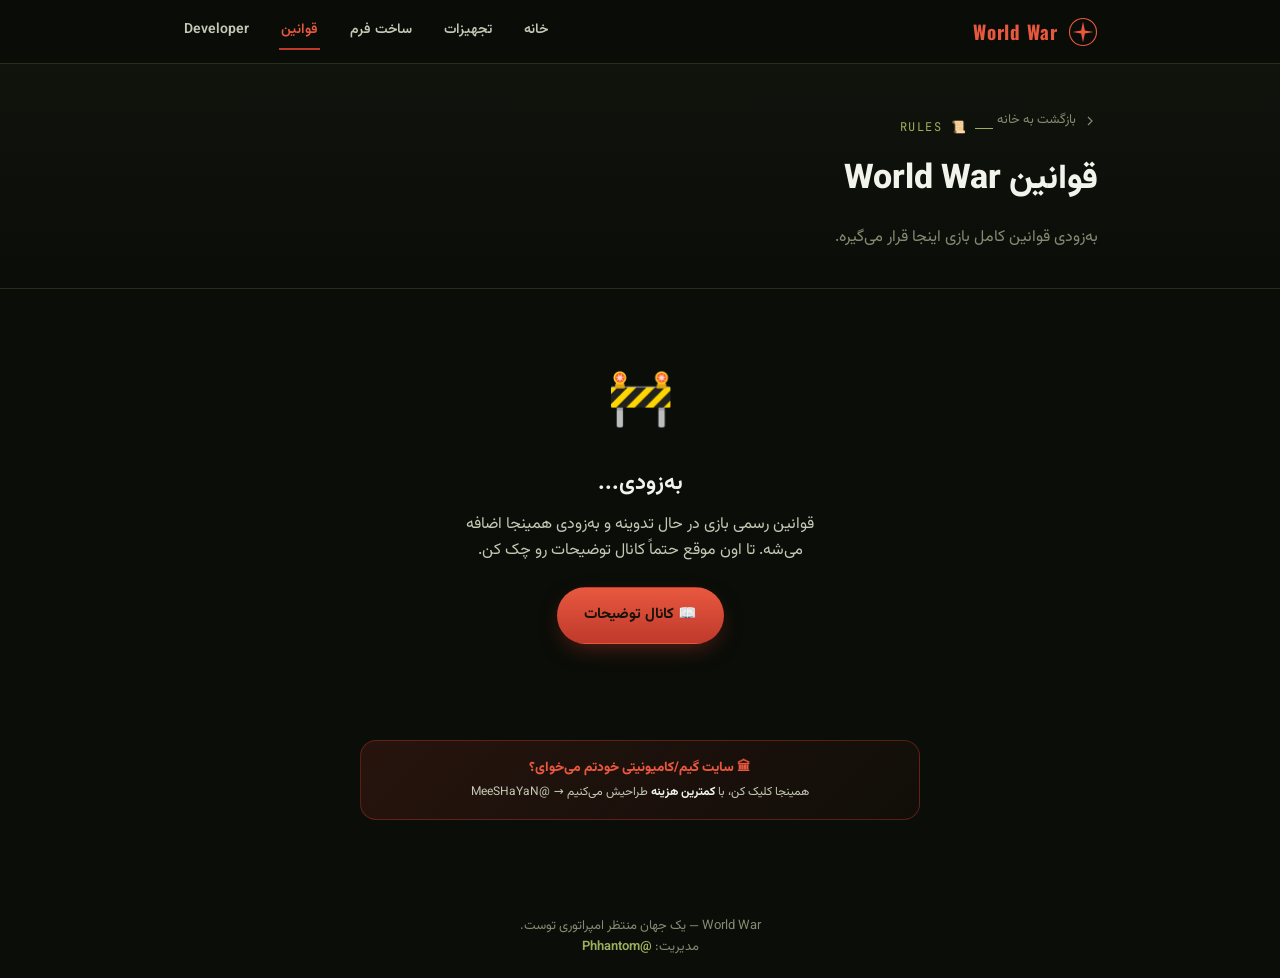
==== rules.html @ 5fa21483 "Add files via upload" ====
<!doctype html>
<html lang="fa" dir="rtl">
<head>
<meta charset="UTF-8">
<meta name="viewport" content="width=device-width, initial-scale=1, viewport-fit=cover">
<title>قوانین | World War</title>
<meta name="description" content="قوانین کامل بازی World War — به‌زودی.">
<link rel="icon" href="data:,">
<link rel="stylesheet" href="assets/style.css">
</head>
<body data-page="rules">

<header class="topbar">
  <div class="container">
    <a href="index.html" class="brand">
      <svg class="brand-mark" viewBox="0 0 40 40" fill="none">
        <circle cx="20" cy="20" r="18" stroke="#e8583f" stroke-width="1.5"/>
        <path d="M20 6 L22.5 18 L34 20 L22.5 22 L20 34 L17.5 22 L6 20 L17.5 18 Z" fill="#e8583f"/>
      </svg>
      World War
    </a>
    <nav class="desktop-nav">
      <a href="index.html" data-nav="home">خانه</a>
      <a href="equipment.html" data-nav="equipment">تجهیزات</a>
      <a href="forms.html" data-nav="forms">ساخت فرم</a>
      <a href="rules.html" data-nav="rules">قوانین</a>
      <a href="developer.html" data-nav="developer">Developer</a>
    </nav>
  </div>
</header>

<section class="page-hero">
  <div class="container">
    <a class="back-link" href="index.html">
      <svg viewBox="0 0 24 24" fill="none" stroke="currentColor" stroke-width="1.8"><path d="M9 6l6 6-6 6"/></svg>
      بازگشت به خانه
    </a>
    <div class="eyebrow">📜 RULES</div>
    <h1 class="section-title">قوانین World War</h1>
    <p class="section-sub">به‌زودی قوانین کامل بازی اینجا قرار می‌گیره.</p>
  </div>
</section>

<section class="section" style="padding-top:0;">
  <div class="container">
    <div class="coming-soon">
      <div class="cs-icon">🚧</div>
      <h2>به‌زودی...</h2>
      <p>قوانین رسمی بازی در حال تدوینه و به‌زودی همینجا اضافه می‌شه. تا اون موقع حتماً کانال توضیحات رو چک کن.</p>
      <div class="hero-actions" style="margin-top:22px;">
        <a class="btn btn-gold" href="https://rubika.ir/Pasckal_Rules" target="_blank" rel="noopener">📖 کانال توضیحات</a>
      </div>
    </div>

    <a class="order-ad" href="https://rubika.ir/MeeSHaYaN" target="_blank" rel="noopener">
      <span class="oa-title">🏛 سایت گیم/کامیونیتی خودتم می‌خوای؟</span>
      <span class="oa-sub">همینجا کلیک کن، با <b>کمترین هزینه</b> طراحیش می‌کنیم → @MeeSHaYaN</span>
    </a>
  </div>
</section>

<footer class="site-footer">
  <div class="container">
    World War — یک جهان منتظر امپراتوری توست.<br>
    مدیریت: <a href="https://rubika.ir/Phhantom" target="_blank" rel="noopener">@Phhantom</a>
  </div>
</footer>

<nav class="tabbar">
  <a href="index.html" data-nav="home">
    <svg viewBox="0 0 24 24" fill="none" stroke="currentColor" stroke-width="1.8"><path d="M3 11l9-8 9 8"/><path d="M5 10v10h14V10"/></svg>
    خانه
  </a>
  <a href="equipment.html" data-nav="equipment">
    <svg viewBox="0 0 24 24" fill="none" stroke="currentColor" stroke-width="1.8"><path d="M14.5 3.5l6 6L9 21l-6 0 0-6z"/></svg>
    تجهیزات
  </a>
  <a href="forms.html" data-nav="forms">
    <svg viewBox="0 0 24 24" fill="none" stroke="currentColor" stroke-width="1.8"><path d="M9 12h6M9 16h4M7 4h10l2 3v13H5V7z"/></svg>
    ساخت فرم
  </a>
  <a href="rules.html" data-nav="rules">
    <svg viewBox="0 0 24 24" fill="none" stroke="currentColor" stroke-width="1.8"><path d="M6 4h9l3 3v13H6z"/><path d="M9 10h6M9 14h6"/></svg>
    قوانین
  </a>
  <a href="developer.html" data-nav="developer">
    <svg viewBox="0 0 24 24" fill="none" stroke="currentColor" stroke-width="1.8"><path d="M8 9l-4 4 4 4M16 9l4 4-4 4M13 5l-2 16"/></svg>
    Developer
  </a>
</nav>

<script src="assets/script.js"></script>
</body>
</html>
---- assets/style.css ----
/* =========================================================
   SEA LORDS — Design tokens & base
   Mobile-first. Desktop enhancements live in min-width queries.
========================================================= */

@import url('https://fonts.googleapis.com/css2?family=Oswald:wght@500;600;700&family=Vazirmatn:wght@400;500;600;700;800&family=JetBrains+Mono:wght@500;600&display=swap');

:root{
  /* --- color tokens (war theme: charcoal / olive / blood-red / khaki) --- */
  --navy-deep:   #0a0d08;
  --navy-deep-2: #10140d;
  --navy-mid:    #161c12;
  --navy-card:   #1b2216;
  --navy-card-2: #212a1a;
  --navy-line:   #37402c;
  --navy-line-soft: #262f1e;

  --gold:        #c0392b;
  --gold-hi:     #e8583f;
  --gold-dim:    #8a271c;

  --silver:      #cfd8c2;
  --silver-hi:   #eef2e6;

  --bronze:      #b08a4b;
  --bronze-hi:   #d3ab73;

  --foam:        #9caf5c;
  --foam-dim:    #5c6e30;

  --text-hi:     #f2f4ec;
  --text-mid:    #c2c9b4;
  --text-lo:     #838c72;

  --danger:      #ff5545;

  /* --- type --- */
  --font-display: 'Oswald', sans-serif;
  --font-body: 'Vazirmatn', system-ui, sans-serif;
  --font-mono: 'JetBrains Mono', monospace;

  /* --- radii / shadow --- */
  --r-sm: 10px;
  --r-md: 16px;
  --r-lg: 24px;
  --shadow-card: 0 10px 30px -12px rgba(0,0,0,0.55);
  --shadow-gold: 0 0 0 1px rgba(192,57,43,0.35), 0 10px 30px -10px rgba(192,57,43,0.25);

  --header-h: 64px;
  --tabbar-h: 68px;
}

*, *::before, *::after{ box-sizing: border-box; }

html{
  scroll-behavior: smooth;
}

@media (prefers-reduced-motion: reduce){
  html{ scroll-behavior: auto; }
  *{ animation-duration: 0.001ms !important; animation-iteration-count: 1 !important; transition-duration: 0.001ms !important; }
}

body{
  margin: 0;
  background: var(--navy-deep);
  color: var(--text-hi);
  font-family: var(--font-body);
  line-height: 1.65;
  -webkit-font-smoothing: antialiased;
  padding-bottom: calc(var(--tabbar-h) + 10px);
  overflow-x: hidden;
}

h1,h2,h3,h4{
  font-family: var(--font-body);
  color: var(--text-hi);
  margin: 0 0 .5em;
  font-weight: 700;
}

p{ margin: 0 0 1em; color: var(--text-mid); }

a{ color: inherit; text-decoration: none; }

ul{ margin:0; padding:0; list-style:none; }

button{ font-family: inherit; }

img, svg{ display:block; max-width:100%; }

::selection{ background: var(--gold); color: var(--navy-deep); }

:focus-visible{
  outline: 2px solid var(--foam);
  outline-offset: 3px;
  border-radius: 6px;
}

.container{
  max-width: 720px;
  margin: 0 auto;
  padding: 0 20px;
}

@media (min-width: 900px){
  .container{ max-width: 980px; padding: 0 32px; }
}

.section{
  padding: 56px 0;
  position: relative;
}

.eyebrow{
  display:inline-flex;
  align-items:center;
  gap:8px;
  font-family: var(--font-mono);
  font-size: 12px;
  letter-spacing: .12em;
  color: var(--foam);
  text-transform: uppercase;
  margin-bottom: 14px;
}
.eyebrow::before{
  content:"";
  width: 18px; height: 1px;
  background: var(--foam);
  display:inline-block;
}

.section-title{
  font-size: clamp(24px, 6vw, 34px);
  font-weight: 800;
}

.section-sub{
  color: var(--text-lo);
  max-width: 46ch;
}

/* =========================================================
   Top header (desktop) / Mobile top bar
========================================================= */
.topbar{
  position: sticky;
  top: 0;
  z-index: 40;
  height: var(--header-h);
  display:flex;
  align-items:center;
  background: rgba(10,13,8,0.82);
  backdrop-filter: blur(10px);
  border-bottom: 1px solid var(--navy-line-soft);
}
.topbar .container{
  display:flex;
  align-items:center;
  justify-content:space-between;
  width:100%;
}
.brand{
  display:flex;
  align-items:center;
  gap:10px;
  font-family: var(--font-display);
  font-weight:700;
  font-size: 19px;
  letter-spacing: .04em;
  color: var(--gold-hi);
}
.brand .brand-mark{
  width:30px; height:30px;
  flex-shrink:0;
}

.desktop-nav{
  display:none;
}

@media (min-width: 900px){
  .desktop-nav{
    display:flex;
    gap: 28px;
  }
  .desktop-nav a{
    font-size: 14px;
    font-weight:600;
    color: var(--text-mid);
    padding: 6px 2px;
    border-bottom: 2px solid transparent;
    transition: color .2s ease, border-color .2s ease;
  }
  .desktop-nav a:hover,
  .desktop-nav a.is-active{
    color: var(--gold-hi);
    border-color: var(--gold);
  }
}

/* =========================================================
   Mobile bottom tab bar (primary nav on mobile)
========================================================= */
.tabbar{
  position: fixed;
  bottom: 0; left: 0; right: 0;
  height: var(--tabbar-h);
  display:flex;
  z-index: 50;
  background: linear-gradient(180deg, rgba(10,20,38,0.65), rgba(6,12,24,0.97) 40%);
  backdrop-filter: blur(14px);
  border-top: 1px solid var(--navy-line-soft);
  padding-bottom: env(safe-area-inset-bottom, 0);
}
@media (min-width: 900px){
  .tabbar{ display:none; }
  body{ padding-bottom: 0; }
}

.tabbar a{
  flex:1;
  display:flex;
  flex-direction:column;
  align-items:center;
  justify-content:center;
  gap:3px;
  color: var(--text-lo);
  font-size: 10px;
  font-weight: 600;
  position: relative;
  text-align:center;
  line-height:1.2;
  padding: 0 2px;
}
.tabbar a svg{ width:20px; height:20px; stroke: currentColor; flex-shrink:0; }
.tabbar a.is-active{ color: var(--gold-hi); }
.tabbar a.is-active::before{
  content:"";
  position:absolute;
  top:2px;
  width:22px; height:3px;
  border-radius: 3px;
  background: var(--gold);
  box-shadow: 0 0 10px var(--gold);
}

/* =========================================================
   Hero
========================================================= */
.hero{
  position: relative;
  min-height: 100svh;
  display:flex;
  flex-direction:column;
  align-items:center;
  justify-content:center;
  text-align:center;
  padding: 90px 20px 60px;
  overflow:hidden;
  background:
    radial-gradient(ellipse 90% 60% at 50% 0%, rgba(63,216,201,0.10), transparent 60%),
    radial-gradient(ellipse 140% 80% at 50% 110%, rgba(192,57,43,0.10), transparent 60%),
    linear-gradient(180deg, var(--navy-deep) 0%, var(--navy-deep-2) 55%, var(--navy-mid) 100%);
}

.hero-compass{
  position:absolute;
  top: 46%;
  left: 50%;
  transform: translate(-50%,-50%);
  width: 620px;
  height: 620px;
  max-width: none;
  opacity: 0.16;
  animation: spin 140s linear infinite;
}
@keyframes spin{ to{ transform: translate(-50%,-50%) rotate(360deg); } }

.hero-content{ position:relative; z-index:2; }

.hero-kicker{
  font-family: var(--font-mono);
  font-size: 12px;
  letter-spacing: .18em;
  color: var(--foam);
  text-transform: uppercase;
  margin-bottom: 18px;
}

.hero-title{
  font-family: var(--font-display);
  font-weight: 900;
  letter-spacing: .05em;
  font-size: clamp(46px, 15vw, 88px);
  line-height: 1;
  background: linear-gradient(180deg, var(--gold-hi), var(--gold) 55%, var(--gold-dim));
  -webkit-background-clip: text;
  background-clip: text;
  color: transparent;
  margin-bottom: 18px;
  text-shadow: 0 0 60px rgba(192,57,43,0.25);
}

.hero-tagline{
  font-size: 16px;
  color: var(--text-mid);
  max-width: 40ch;
  margin: 0 auto 34px;
}
.hero-tagline b{ color: var(--text-hi); }

.hero-actions{
  display:flex;
  flex-direction:column;
  gap: 12px;
  width: 100%;
  max-width: 340px;
  margin: 0 auto;
}
@media (min-width:520px){
  .hero-actions{ flex-direction:row; max-width: none; justify-content:center; }
}

.btn{
  display:inline-flex;
  align-items:center;
  justify-content:center;
  gap:8px;
  padding: 15px 26px;
  border-radius: 999px;
  font-weight: 700;
  font-size: 15px;
  border: 1px solid transparent;
  transition: transform .2s ease, box-shadow .2s ease, background .2s ease;
  cursor:pointer;
  white-space:nowrap;
}
.btn:active{ transform: scale(0.97); }

.btn-gold{
  background: linear-gradient(180deg, var(--gold-hi), var(--gold));
  color: #17130a;
  box-shadow: 0 8px 24px -8px rgba(192,57,43,0.55);
}
.btn-gold:hover{ box-shadow: 0 10px 30px -6px rgba(192,57,43,0.7); }

.btn-ghost{
  background: rgba(255,255,255,0.03);
  border-color: var(--navy-line);
  color: var(--text-hi);
}
.btn-ghost:hover{ border-color: var(--gold); color: var(--gold-hi); }

.hero-wave{
  position:absolute;
  left:0; right:0; bottom:-2px;
  width:100%;
  line-height:0;
  z-index:1;
}

.scroll-cue{
  position:absolute;
  bottom: 26px;
  left:50%;
  transform: translateX(-50%);
  color: var(--text-lo);
  animation: bob 2.2s ease-in-out infinite;
  z-index:2;
}
@keyframes bob{ 0%,100%{ transform: translate(-50%,0);} 50%{ transform: translate(-50%,8px);} }

/* =========================================================
   Hall of Legends
========================================================= */
.legends{
  background: var(--navy-mid);
  border-top: 1px solid var(--navy-line-soft);
  border-bottom: 1px solid var(--navy-line-soft);
}

.legends-grid{
  display:flex;
  flex-direction:column;
  gap: 18px;
  margin-top: 34px;
}

@media (min-width: 720px){
  .legends-grid{
    flex-direction:row;
    align-items:flex-end;
    gap: 20px;
  }
  .legend-card.rank-1{ order:2; }
  .legend-card.rank-2{ order:1; }
  .legend-card.rank-3{ order:3; }
}

.legend-card{
  position:relative;
  border-radius: var(--r-lg);
  padding: 26px 20px 22px;
  text-align:center;
  background: linear-gradient(180deg, var(--navy-card-2), var(--navy-card));
  border: 1px solid var(--navy-line);
  overflow:hidden;
}

.legend-card::before{
  content:"";
  position:absolute;
  inset: 0;
  opacity: .5;
  background: radial-gradient(ellipse 120% 80% at 50% -20%, var(--glow, rgba(192,57,43,0.25)), transparent 65%);
  pointer-events:none;
}

.legend-card.rank-1{
  --glow: rgba(192,57,43,0.38);
  border-color: rgba(192,57,43,0.55);
  box-shadow: var(--shadow-gold);
  padding-top: 34px;
}
@media (min-width: 720px){ .legend-card.rank-1{ padding-bottom: 34px; transform: translateY(-10px); } }

.legend-card.rank-2{ --glow: rgba(207,216,226,0.25); }
.legend-card.rank-3{ --glow: rgba(201,138,75,0.28); }

.legend-medal{
  font-size: 30px;
  margin-bottom: 10px;
  filter: drop-shadow(0 4px 10px rgba(0,0,0,0.4));
}

.legend-avatar{
  width: 76px; height:76px;
  border-radius: 50%;
  margin: 0 auto 14px;
  display:flex;
  align-items:center;
  justify-content:center;
  font-family: var(--font-display);
  font-weight:700;
  font-size: 24px;
  color: var(--navy-deep);
  position:relative;
  z-index:1;
}
.rank-1 .legend-avatar{
  width: 92px; height:92px;
  font-size: 28px;
  background: linear-gradient(145deg, var(--gold-hi), var(--gold-dim));
  box-shadow: 0 0 0 4px rgba(192,57,43,0.18), 0 10px 26px -8px rgba(192,57,43,0.6);
}
.rank-2 .legend-avatar{ background: linear-gradient(145deg, var(--silver-hi), var(--silver)); }
.rank-3 .legend-avatar{ background: linear-gradient(145deg, var(--bronze-hi), var(--bronze)); }

.legend-name{
  font-size: 17px;
  font-weight: 700;
  color: var(--text-hi);
  position:relative; z-index:1;
  /* ▼▼ برای تغییر اسم بازیکن‌ها، همین متن رو تو HTML عوض کن ▼▼ */
}
.rank-1 .legend-name{ font-size: 20px; }

.legend-title{
  font-size: 12px;
  font-family: var(--font-mono);
  letter-spacing:.06em;
  color: var(--gold-hi);
  margin-top: 4px;
  position:relative; z-index:1;
}

.legend-rank-label{
  font-size: 11px;
  color: var(--text-lo);
  margin-top: 8px;
  position:relative; z-index:1;
}

/* =========================================================
   Quick links (channels)
========================================================= */
.links-grid{
  display:grid;
  grid-template-columns: 1fr;
  gap: 14px;
  margin-top: 30px;
}
@media (min-width: 640px){
  .links-grid{ grid-template-columns: 1fr 1fr; }
}

.link-card{
  display:flex;
  align-items:center;
  gap: 14px;
  padding: 18px;
  border-radius: var(--r-md);
  background: var(--navy-card);
  border: 1px solid var(--navy-line);
  transition: border-color .2s ease, transform .2s ease;
}
.link-card:hover{ border-color: var(--gold); transform: translateY(-2px); }

.link-icon{
  width: 44px; height:44px;
  border-radius: 12px;
  display:flex; align-items:center; justify-content:center;
  background: rgba(63,216,201,0.12);
  color: var(--foam);
  flex-shrink:0;
}
.link-icon svg{ width:22px; height:22px; }

.link-body{ flex:1; min-width:0; }
.link-title{ font-weight:700; color:var(--text-hi); font-size:15px; }
.link-sub{ font-size:13px; color:var(--text-lo); font-family: var(--font-mono); direction:ltr; text-align:right; }

.link-arrow{ color: var(--text-lo); flex-shrink:0; }

/* =========================================================
   Cards / generic content components (used in rules & market)
========================================================= */
.card{
  background: var(--navy-card);
  border: 1px solid var(--navy-line);
  border-radius: var(--r-md);
  padding: 20px;
}

.chip{
  display:inline-flex;
  align-items:center;
  gap:6px;
  padding: 5px 11px;
  border-radius: 999px;
  background: var(--navy-card-2);
  border: 1px solid var(--navy-line);
  font-size: 13px;
  font-family: var(--font-mono);
  color: var(--text-hi);
}

.stars{ color: var(--navy-line); letter-spacing:1px; font-size:14px; }
.stars .filled{ color: var(--gold); }

/* Accordion (Rules page) */
.accordion-item{
  border: 1px solid var(--navy-line);
  border-radius: var(--r-md);
  background: var(--navy-card);
  margin-bottom: 12px;
  overflow: hidden;
}
.accordion-head{
  width:100%;
  display:flex;
  align-items:center;
  gap: 12px;
  padding: 16px 18px;
  background:none;
  border:none;
  color: var(--text-hi);
  text-align: right;
  cursor:pointer;
  font-size: 15px;
  font-weight: 700;
}
.accordion-head .ic{
  width: 34px; height:34px;
  border-radius: 10px;
  background: rgba(192,57,43,0.1);
  display:flex; align-items:center; justify-content:center;
  font-size: 17px;
  flex-shrink:0;
}
.accordion-head .chev{
  margin-inline-start:auto;
  color: var(--text-lo);
  transition: transform .25s ease;
  flex-shrink:0;
}
.accordion-item.is-open .accordion-head .chev{ transform: rotate(180deg); }

.accordion-panel{
  max-height:0;
  overflow:hidden;
  transition: max-height .35s ease;
}
.accordion-panel-inner{
  padding: 0 18px 20px;
  color: var(--text-mid);
  font-size: 14.5px;
}
.accordion-panel-inner p{ color: var(--text-mid); }
.accordion-panel-inner .rule-line{
  display:flex;
  gap:10px;
  padding: 8px 0;
  border-top: 1px dashed var(--navy-line-soft);
}
.accordion-panel-inner .rule-line:first-of-type{ border-top:none; }
.accordion-panel-inner .rule-dot{ color: var(--gold); flex-shrink:0; }

.warn-box{
  margin-top: 14px;
  padding: 12px 14px;
  border-radius: var(--r-sm);
  background: rgba(226,105,95,0.08);
  border: 1px solid rgba(226,105,95,0.35);
  color: #f0b8b3;
  font-size: 13.5px;
  display:flex;
  gap:8px;
}

.form-box{
  margin-top: 16px;
  border: 1px dashed var(--navy-line);
  border-radius: var(--r-sm);
  padding: 14px 16px;
  background: rgba(63,216,201,0.03);
}
.form-box .form-title{
  font-family: var(--font-mono);
  font-size: 12px;
  color: var(--foam);
  letter-spacing:.06em;
  margin-bottom: 10px;
}
.form-row{
  display:flex;
  gap:8px;
  padding: 6px 0;
  font-size: 14px;
  color: var(--text-mid);
  border-top: 1px dotted var(--navy-line-soft);
}
.form-row:first-of-type{ border-top:none; }
.form-row b{ color: var(--text-hi); font-weight:600; flex-shrink:0; }

/* Market tabs — full-width grid on mobile so nothing gets cut off at the edge */
.tabs{
  display:grid;
  grid-template-columns: repeat(auto-fit, minmax(0, 1fr));
  gap: 8px;
  margin: 26px 0 6px;
}
.tab-btn{
  width:100%;
  padding: 12px 10px;
  border-radius: 14px;
  border: 1px solid var(--navy-line);
  background: var(--navy-card);
  color: var(--text-mid);
  font-weight:600;
  font-size: 13.5px;
  cursor:pointer;
  display:flex; align-items:center; justify-content:center; gap:6px;
}
.tab-btn.is-active{
  background: linear-gradient(180deg, var(--gold-hi), var(--gold));
  color: #17130a;
  border-color: transparent;
}
@media (min-width: 620px){
  .tabs{ grid-template-columns: repeat(4, auto); display:flex; }
  .tab-btn{ width:auto; padding: 10px 20px; }
}

/* Colored side-accent per category — makes each list visually distinct on mobile */
.tab-panel[data-tab="buildings"] .item-card{ border-inline-start: 3px solid var(--gold); }
.tab-panel[data-tab="army"] .item-card{ border-inline-start: 3px solid var(--danger); }
.tab-panel[data-tab="fleet"] .item-card{ border-inline-start: 3px solid var(--foam); }

/* Horizontally-scrolling tab row — for pages with many categories (Equipment) */
.tabs-scroll{
  display:flex;
  gap: 8px;
  margin: 26px 0 6px;
  overflow-x: auto;
  padding-bottom: 6px;
  scrollbar-width: thin;
  -webkit-overflow-scrolling: touch;
}
.tabs-scroll .tab-btn{ width:auto; flex-shrink:0; padding: 10px 18px; }
.tabs-scroll::-webkit-scrollbar{ height: 5px; }
.tabs-scroll::-webkit-scrollbar-thumb{ background: var(--navy-line); border-radius: 10px; }

/* =========================================================
   Form Builder (ساخت فرم) — picker grid + step wizard
========================================================= */
.form-picker-grid{
  display:grid;
  grid-template-columns: 1fr;
  gap: 12px;
  margin-top: 22px;
}
@media (min-width: 640px){
  .form-picker-grid{ grid-template-columns: 1fr 1fr; }
}

.form-pick-card{
  display:flex;
  align-items:center;
  gap: 14px;
  padding: 16px;
  border-radius: var(--r-md);
  background: var(--navy-card);
  border: 1px solid var(--navy-line);
  text-align: right;
  width: 100%;
  color: inherit;
  font-family: inherit;
  cursor: pointer;
  transition: border-color .2s ease, transform .2s ease;
}
.form-pick-card:hover{ border-color: var(--gold); transform: translateY(-2px); }
.form-pick-card .fp-icon{
  width: 42px; height:42px;
  border-radius: 12px;
  background: rgba(192,57,43,0.1);
  display:flex; align-items:center; justify-content:center;
  font-size: 20px;
  flex-shrink:0;
}
.form-pick-card .fp-title{ font-weight:700; font-size:14.5px; color:var(--text-hi); }
.form-pick-card .fp-sub{ font-size:12px; color:var(--text-lo); margin-top:3px; }

.wizard-back{
  display:inline-flex;
  align-items:center;
  gap:6px;
  font-size:13px;
  color: var(--text-lo);
  margin-bottom: 18px;
  cursor:pointer;
  background:none;
  border:none;
  font-family:inherit;
  padding:0;
}
.wizard-back:hover{ color: var(--gold-hi); }

.wizard-progress{
  font-family: var(--font-mono);
  font-size: 12px;
  color: var(--foam);
  margin-bottom: 10px;
}
.wizard-track{
  height: 4px;
  border-radius: 4px;
  background: var(--navy-line-soft);
  overflow:hidden;
  margin-bottom: 24px;
}
.wizard-track-fill{
  height:100%;
  background: linear-gradient(90deg, var(--gold), var(--foam));
  transition: width .3s ease;
}

.field-group{ margin-bottom: 6px; }
.field-label{ display:block; font-size:15px; font-weight:700; color:var(--text-hi); margin-bottom:10px; }
.field-hint{ display:block; font-size:12px; color:var(--text-lo); margin-top:8px; }

.field-input, .field-textarea, .field-select{
  width:100%;
  padding: 14px 14px;
  border-radius: 12px;
  border: 1px solid var(--navy-line);
  background: var(--navy-card-2);
  color: var(--text-hi);
  font-family: inherit;
  font-size: 15px;
}
.field-textarea{ min-height: 130px; resize: vertical; line-height:1.7; }
.field-input:focus, .field-textarea:focus, .field-select:focus{ border-color: var(--gold); }

/* --- Custom select (replaces native <select> so the dropdown matches the dark theme) --- */
.custom-select{ position: relative; }
.custom-select-btn{
  width:100%;
  display:flex;
  align-items:center;
  justify-content:space-between;
  gap:10px;
  padding: 14px 16px;
  border-radius: 12px;
  border: 1px solid var(--navy-line);
  background: var(--navy-card-2);
  color: var(--text-hi);
  font-family: inherit;
  font-size: 15px;
  cursor:pointer;
  text-align: right;
}
.custom-select-btn.is-placeholder{ color: var(--text-lo); }
.custom-select-btn .chev{ flex-shrink:0; color:var(--text-lo); transition: transform .2s ease; }
.custom-select.is-open .custom-select-btn{ border-color: var(--gold); }
.custom-select.is-open .custom-select-btn .chev{ transform: rotate(180deg); }

.custom-select-list{
  margin-top: 8px;
  border-radius: 12px;
  border: 1px solid var(--navy-line);
  background: var(--navy-card-2);
  overflow: hidden;
  max-height: 260px;
  overflow-y: auto;
}
.custom-select-option{
  display:block;
  width:100%;
  text-align: right;
  padding: 13px 16px;
  background: none;
  border: none;
  border-bottom: 1px solid var(--navy-line-soft);
  color: var(--text-mid);
  font-family: inherit;
  font-size: 14.5px;
  cursor:pointer;
}
.custom-select-option:last-child{ border-bottom:none; }
.custom-select-option:hover{ background: rgba(192,57,43,0.08); color: var(--text-hi); }
.custom-select-option.is-selected{ color: var(--gold-hi); font-weight:700; background: rgba(192,57,43,0.06); }
.custom-select-empty{ padding:14px 16px; font-size:13.5px; color:var(--text-lo); }

.field-input[type="date"]{
  color-scheme: dark;
  font-family: var(--font-mono);
}

/* --- Number field: slider + manual number box side by side --- */
.number-field{
  display:flex;
  align-items:center;
  gap: 12px;
}
.number-field input[type="range"]{
  flex:1;
  accent-color: var(--gold);
  height: 4px;
}
.number-field .number-box{
  width: 78px;
  flex-shrink:0;
  text-align:center;
  padding: 12px 6px;
  border-radius: 10px;
  border: 1px solid var(--navy-line);
  background: var(--navy-card-2);
  color: var(--gold-hi);
  font-family: var(--font-mono);
  font-weight:700;
  font-size: 15px;
}

/* --- Stepper group: pick quantities of multiple known items --- */
.stepper-list{ display:flex; flex-direction:column; gap:10px; }
.stepper-row{
  display:flex;
  align-items:center;
  gap: 12px;
  padding: 12px 14px;
  border-radius: 12px;
  background: var(--navy-card-2);
  border: 1px solid var(--navy-line-soft);
}
.stepper-row .st-icon{ font-size:18px; width:26px; text-align:center; flex-shrink:0; }
.stepper-row .st-label{ flex:1; font-size:14px; color:var(--text-hi); font-weight:600; }
.stepper-controls{ display:flex; align-items:center; gap:10px; flex-shrink:0; }
.stepper-btn{
  width:32px; height:32px;
  border-radius: 9px;
  border: 1px solid var(--navy-line);
  background: var(--navy-card);
  color: var(--gold-hi);
  font-size: 18px;
  font-weight:700;
  display:flex; align-items:center; justify-content:center;
  cursor:pointer;
  line-height:1;
  padding:0;
}
.stepper-btn:active{ transform: scale(0.92); }
.stepper-count{
  min-width: 26px;
  text-align:center;
  font-family: var(--font-mono);
  font-weight:700;
  color: var(--text-hi);
  font-size: 15px;
}

/* --- Tag list: add free-text items as removable chips --- */
.tag-input-row{ display:flex; gap:8px; margin-bottom:12px; }
.tag-input-row input{ flex:1; }
.tag-add-btn{
  flex-shrink:0;
  width: 48px;
  border-radius: 12px;
  border: 1px solid var(--navy-line);
  background: var(--navy-card-2);
  color: var(--gold-hi);
  font-size: 20px;
  cursor:pointer;
}
.tag-list{ display:flex; flex-wrap:wrap; gap:8px; }
.tag-chip{
  display:inline-flex;
  align-items:center;
  gap:6px;
  padding: 7px 12px;
  border-radius: 999px;
  background: rgba(192,57,43,0.1);
  border: 1px solid rgba(192,57,43,0.35);
  color: var(--gold-hi);
  font-size: 13px;
}
.tag-chip button{
  background:none; border:none; color:var(--gold-hi); cursor:pointer; font-size:15px; line-height:1; padding:0;
}
.tag-empty-hint{ font-size:13px; color:var(--text-lo); }

.wizard-actions{ display:flex; gap:10px; margin-top:24px; }
.wizard-actions .btn{ flex:1; padding:14px 16px; }

.compiled-box{
  margin: 4px 0 16px;
  padding: 16px;
  border-radius: var(--r-md);
  background: var(--navy-card-2);
  border: 1px dashed var(--navy-line);
  white-space: pre-wrap;
  font-family: var(--font-mono);
  font-size: 12.5px;
  line-height: 1.9;
  color: var(--text-hi);
}

.toast{
  position: fixed;
  bottom: calc(var(--tabbar-h) + 16px);
  left: 50%;
  transform: translateX(-50%) translateY(20px);
  background: var(--gold);
  color: #17130a;
  padding: 12px 22px;
  border-radius: 999px;
  font-size: 13.5px;
  font-weight: 700;
  opacity: 0;
  pointer-events: none;
  transition: opacity .25s ease, transform .25s ease;
  z-index: 100;
  white-space: nowrap;
  box-shadow: 0 10px 24px -8px rgba(0,0,0,0.5);
}
.toast.is-visible{ opacity:1; transform: translateX(-50%) translateY(0); }
@media (min-width: 900px){ .toast{ bottom: 24px; } }

.tab-panel{ display:none; }
.tab-panel.is-active{ display:block; }

.item-grid{
  display:grid;
  grid-template-columns: 1fr;
  gap: 14px;
  margin-top: 18px;
}
@media (min-width: 700px){
  .item-grid{ grid-template-columns: 1fr 1fr; }
}

.item-card{
  background: var(--navy-card);
  border: 1px solid var(--navy-line);
  border-radius: var(--r-md);
  padding: 20px;
}
.item-head{
  display:flex;
  align-items:center;
  gap: 12px;
  margin-bottom: 16px;
  padding-bottom: 16px;
  border-bottom: 1px solid var(--navy-line-soft);
}
.item-emoji{
  width: 44px; height:44px;
  border-radius: 12px;
  background: rgba(192,57,43,0.1);
  display:flex; align-items:center; justify-content:center;
  font-size: 21px;
  flex-shrink:0;
}
.item-names b{ display:block; font-size:15.5px; color:var(--text-hi); }
.item-names span{ display:block; font-size:11.5px; color:var(--text-lo); font-family: var(--font-mono); direction:ltr; text-align:right; margin-top:2px; }

.item-block-label{
  display:flex;
  align-items:center;
  gap:6px;
  font-size: 11px;
  font-family: var(--font-mono);
  color: var(--foam);
  letter-spacing:.06em;
  margin: 18px 0 10px;
}
.item-block-label:first-of-type{ margin-top:0; }
.item-block-label::after{
  content:"";
  flex:1;
  height:1px;
  background: var(--navy-line-soft);
}

/* --- Cost / capacity stat blocks (replaces wrapping chip pills) --- */
.cost-grid{
  display:grid;
  grid-template-columns: repeat(auto-fit, minmax(68px, 1fr));
  gap: 8px;
}
.cost-cell{
  display:flex;
  flex-direction:column;
  align-items:center;
  justify-content:center;
  gap:4px;
  padding: 10px 6px;
  border-radius: 12px;
  background: var(--navy-card-2);
  border: 1px solid var(--navy-line-soft);
  text-align:center;
}
.cost-cell .cost-ic{ font-size:16px; line-height:1; }
.cost-cell .cost-val{
  font-family: var(--font-mono);
  font-size: 13px;
  font-weight: 600;
  color: var(--text-hi);
  direction: ltr;
}
.cost-cell .cost-label{
  font-size: 10px;
  color: var(--text-lo);
}

/* --- Star stat rows --- */
.stat-list{
  display:flex;
  flex-direction:column;
  gap: 2px;
}
.stat-row{
  display:flex;
  align-items:center;
  justify-content:space-between;
  gap: 10px;
  padding: 7px 10px;
  border-radius: 8px;
  font-size:13.5px;
  color:var(--text-mid);
}
.stat-row:nth-of-type(odd){ background: rgba(255,255,255,0.02); }

/* --- Output callout --- */
.output-line{
  margin-top: 16px;
  padding: 12px 14px;
  border-radius: var(--r-sm);
  background: linear-gradient(135deg, rgba(192,57,43,0.14), rgba(192,57,43,0.05));
  border: 1px solid rgba(192,57,43,0.3);
  font-size: 13.5px;
  color: var(--gold-hi);
  font-weight: 600;
  display:flex;
  align-items:center;
  gap: 8px;
}

/* Section divider wave (reused) */
.wave-divider{ line-height:0; }
.wave-divider svg{ width:100%; height:auto; display:block; }

/* Footer */
.site-footer{
  padding: 40px 0 20px;
  text-align:center;
  color: var(--text-lo);
  font-size: 13px;
}
.site-footer a{ color: var(--foam); font-weight:600; }

/* Page header (rules/market) */
.page-hero{
  padding: 46px 0 20px;
  background: linear-gradient(180deg, var(--navy-deep-2), var(--navy-deep));
  border-bottom: 1px solid var(--navy-line-soft);
}
.back-link{
  display:inline-flex;
  align-items:center;
  gap:6px;
  font-size: 13px;
  color: var(--text-lo);
  margin-bottom: 16px;
}
.back-link svg{ width:16px; height:16px; }

/* =========================================================
   WORLD WAR — additional components
========================================================= */

/* --- Equipment card extras --- */
.eq-flag{ font-size: 12px; }
.eq-desc{
  font-size: 13px;
  color: var(--text-mid);
  line-height: 1.9;
  margin: 0;
}
.eq-desc + .eq-desc{ margin-top: 6px; }
.eq-tag{
  display:inline-flex;
  align-items:center;
  gap:4px;
  padding: 4px 10px;
  border-radius: 999px;
  background: rgba(192,57,43,0.12);
  border: 1px solid rgba(192,57,43,0.35);
  color: var(--gold-hi);
  font-size: 11px;
  font-weight: 700;
  margin-inline-end: 6px;
}

/* --- Order-site ad banner (footer, all tabs) --- */
.order-ad{
  display:block;
  margin: 26px auto 0;
  max-width: 560px;
  padding: 16px 20px;
  border-radius: var(--r-md);
  background: linear-gradient(135deg, rgba(192,57,43,0.16), rgba(192,57,43,0.04));
  border: 1px solid rgba(192,57,43,0.4);
  text-align:center;
  transition: transform .2s ease, box-shadow .2s ease, border-color .2s ease;
}
.order-ad:hover{
  transform: translateY(-2px);
  border-color: var(--gold-hi);
  box-shadow: 0 12px 30px -12px rgba(192,57,43,0.55);
}
.order-ad .oa-title{
  display:block;
  font-size: 13.5px;
  font-weight: 800;
  color: var(--gold-hi);
  margin-bottom: 4px;
}
.order-ad .oa-sub{
  display:block;
  font-size: 12px;
  color: var(--text-mid);
}
.order-ad .oa-sub b{ color: var(--text-hi); }

/* --- Management contact CTA (under compiled forms) --- */
.mgmt-cta{
  display:flex;
  align-items:center;
  gap:12px;
  margin-top: 14px;
  padding: 14px 16px;
  border-radius: var(--r-sm);
  background: var(--navy-card-2);
  border: 1px solid var(--navy-line-soft);
}
.mgmt-cta .mgmt-ic{ font-size: 22px; flex-shrink:0; }
.mgmt-cta .mgmt-text{ flex:1; font-size: 12.5px; color: var(--text-mid); }
.mgmt-cta .mgmt-text b{ display:block; color:var(--text-hi); font-size:13.5px; margin-bottom:2px; }

/* --- Channel links grid (home page) --- */
.channel-grid{
  display:grid;
  grid-template-columns: 1fr;
  gap: 12px;
  margin-top: 20px;
}
@media (min-width: 620px){
  .channel-grid{ grid-template-columns: 1fr 1fr; }
}
.channel-card{
  display:flex;
  align-items:center;
  gap: 14px;
  padding: 16px 18px;
  border-radius: var(--r-md);
  background: var(--navy-card);
  border: 1px solid var(--navy-line);
  transition: transform .2s ease, border-color .2s ease;
}
.channel-card:hover{ transform: translateY(-2px); border-color: var(--gold); }
.channel-card .ch-ic{
  width: 42px; height:42px;
  border-radius: 12px;
  background: rgba(192,57,43,0.14);
  display:flex; align-items:center; justify-content:center;
  font-size: 20px;
  flex-shrink:0;
}
.channel-card .ch-title{ font-weight:700; font-size:14.5px; color:var(--text-hi); display:block; }
.channel-card .ch-sub{ font-size:11.5px; color:var(--text-lo); font-family: var(--font-mono); direction:ltr; text-align:right; display:block; margin-top:2px; }

/* --- Coming soon page --- */
.coming-soon{
  text-align:center;
  padding: 70px 20px;
}
.coming-soon .cs-icon{ font-size: 54px; margin-bottom: 18px; }
.coming-soon h2{ font-size: 22px; margin-bottom: 10px; }
.coming-soon p{ max-width: 40ch; margin: 0 auto; }

/* --- Developer / agency page --- */
.dev-hero{
  text-align:center;
  padding: 10px 0 6px;
}
.dev-badge{
  display:inline-flex;
  align-items:center;
  gap:8px;
  padding: 8px 18px;
  border-radius: 999px;
  background: rgba(192,57,43,0.12);
  border: 1px solid rgba(192,57,43,0.4);
  color: var(--gold-hi);
  font-weight:700;
  font-size: 13px;
  margin-bottom: 18px;
}
.service-list{
  display:flex;
  flex-direction:column;
  gap: 10px;
  margin-top: 22px;
}
.service-row{
  display:flex;
  align-items:center;
  gap: 14px;
  padding: 14px 16px;
  border-radius: var(--r-sm);
  background: var(--navy-card);
  border: 1px solid var(--navy-line-soft);
  font-size: 14px;
  color: var(--text-hi);
}
.service-row .sr-ic{ font-size:19px; flex-shrink:0; }
.dev-cta{
  margin-top: 30px;
  padding: 26px 22px;
  border-radius: var(--r-lg);
  text-align:center;
  background: linear-gradient(135deg, rgba(192,57,43,0.18), rgba(192,57,43,0.05));
  border: 1px solid rgba(192,57,43,0.4);
}
.dev-cta p{ font-size: 13.5px; margin-bottom: 16px; }
.dev-foot-tag{
  text-align:center;
  margin-top: 26px;
  font-family: var(--font-mono);
  font-size: 11px;
  color: var(--text-lo);
  letter-spacing: .05em;
}
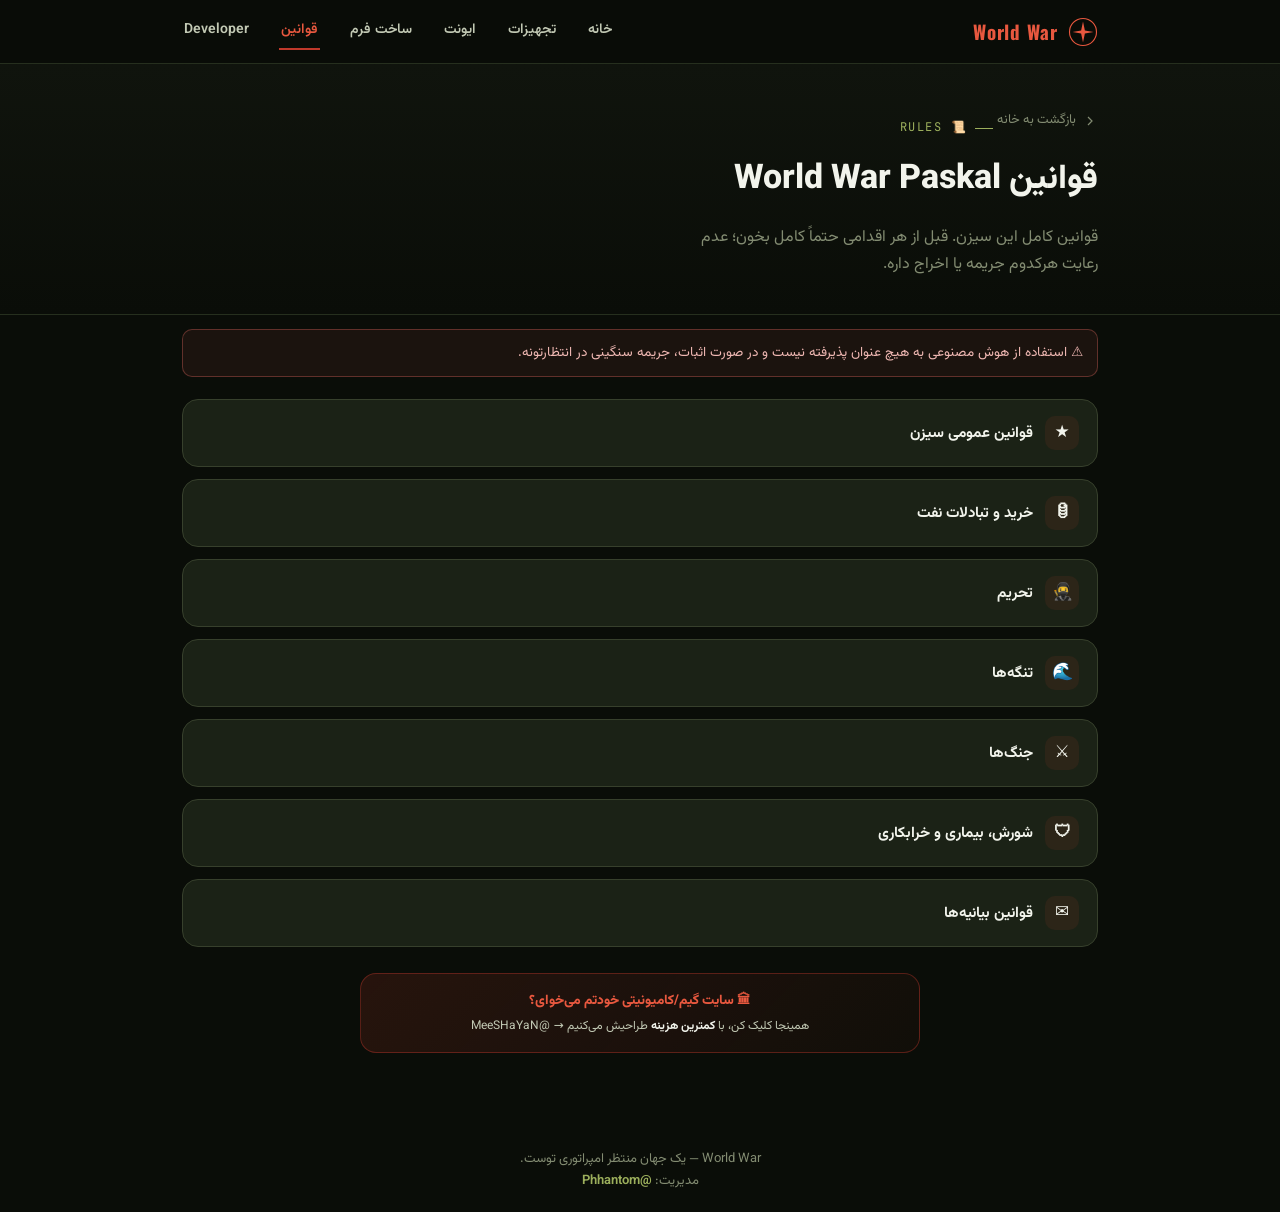
==== commit 2538c9e2: "Add files via upload" ====
--- a/rules.html
+++ b/rules.html
@@ -22,6 +22,7 @@
     <nav class="desktop-nav">
       <a href="index.html" data-nav="home">خانه</a>
       <a href="equipment.html" data-nav="equipment">تجهیزات</a>
+      <a href="event.html" data-nav="event">ایونت</a>
       <a href="forms.html" data-nav="forms">ساخت فرم</a>
       <a href="rules.html" data-nav="rules">قوانین</a>
       <a href="developer.html" data-nav="developer">Developer</a>
@@ -36,20 +37,167 @@
       بازگشت به خانه
     </a>
     <div class="eyebrow">📜 RULES</div>
-    <h1 class="section-title">قوانین World War</h1>
-    <p class="section-sub">به‌زودی قوانین کامل بازی اینجا قرار می‌گیره.</p>
+    <h1 class="section-title">قوانین World War Paskal</h1>
+    <p class="section-sub">قوانین کامل این سیزن. قبل از هر اقدامی حتماً کامل بخون؛ عدم رعایت هرکدوم جریمه یا اخراج داره.</p>
   </div>
 </section>
 
 <section class="section" style="padding-top:0;">
   <div class="container">
-    <div class="coming-soon">
-      <div class="cs-icon">🚧</div>
-      <h2>به‌زودی...</h2>
-      <p>قوانین رسمی بازی در حال تدوینه و به‌زودی همینجا اضافه می‌شه. تا اون موقع حتماً کانال توضیحات رو چک کن.</p>
-      <div class="hero-actions" style="margin-top:22px;">
-        <a class="btn btn-gold" href="https://rubika.ir/Pasckal_Rules" target="_blank" rel="noopener">📖 کانال توضیحات</a>
-      </div>
+
+    <div class="warn-box" style="margin-bottom:22px;">
+      ⚠️ استفاده از هوش مصنوعی به هیچ عنوان پذیرفته نیست و در صورت اثبات، جریمه سنگینی در انتظارتونه.
+    </div>
+
+    <div class="accordion-group">
+
+      <!-- 1. قوانین عمومی -->
+      <div class="accordion-item">
+        <button class="accordion-head">
+          <span class="ic">★</span>
+          قوانین عمومی سیزن
+          <span class="chev"><svg viewBox="0 0 24 24" fill="none" stroke="currentColor" stroke-width="1.8"><path d="M6 9l6 6 6-6"/></svg></span>
+        </button>
+        <div class="accordion-panel">
+          <div class="accordion-panel-inner">
+            <div class="rule-line"><span class="rule-dot">۱</span><span>از روی ناو نمی‌شه موشک شلیک کرد.</span></div>
+            <div class="rule-line"><span class="rule-dot">۲</span><span>جنگ همیشه بازه، ولی جریمه‌ی جنگ بدون دلیل خیلی سنگینه. اگه طرف مقابل اول حمله کنه، شما می‌تونید بهش حمله کنید.</span></div>
+            <div class="rule-line"><span class="rule-dot">۳</span><span>هر کشور فقط یک اختراع می‌تونه انجام بده.</span></div>
+            <div class="rule-line"><span class="rule-dot">۴</span><span>اگه برید پی‌وی پلیرها و اونی که کسی اومده پی‌وی‌ش می‌تونه مدرک بده جایزه می‌گیره؛ اونی که رفته جریمه می‌شه.</span></div>
+            <div class="rule-line"><span class="rule-dot">۵</span><span>اگه می‌خواهید با کشوری مذاکره کنید، به مدیریت بگید تا مذاکره براتون گذاشته بشه.</span></div>
+            <div class="rule-line"><span class="rule-dot">۶</span><span>کشورهایی که سازنده‌ی یک سلاح هستن، اون سلاح رو با نصف قیمت می‌تونن خریداری کنن. مثلاً F35 با قیمت اصلی ۹۰ میلیون، برای آمریکا ۴۰ میلیون می‌شه.</span></div>
+            <div class="rule-line"><span class="rule-dot">۷</span><span>هر نوع رول (سناریو) که بدید اجرا می‌شه، حتی اگه چرت و پرت باشه — نتیجه‌اش هم به همون اندازه چرت و پرت خواهد بود.</span></div>
+            <div class="rule-line"><span class="rule-dot">۸</span><span>استفاده از هوش مصنوعی به هیچ عنوان پذیرفته نیست؛ در صورت اثبات جریمه سنگینی در انتظارتونه.</span></div>
+            <div class="rule-line"><span class="rule-dot">۹</span><span>حق ساخت گروه/اتحادیه رو ندارید؛ برای ساخت اتحادیه به مدیریت بگید.</span></div>
+            <div class="rule-line"><span class="rule-dot">۱۰</span><span>دروغ و رُکب زدن در لیست خرید مجاز نیست؛ در صورت فهمیدن اشتباه، حتی سهوی، جریمه می‌شید.</span></div>
+            <div class="rule-line"><span class="rule-dot">۱۱</span><span>اکانت فیک باشه، فوراً از گیم اخراج می‌شید.</span></div>
+            <div class="rule-line"><span class="rule-dot">۱۲</span><span>هر روز فقط کلمه‌ی «درآمد» رو در پی‌وی مدیریت بفرستید تا درآمدتون واریز بشه؛ فقط همین یک کلمه، نه بیشتر نه کمتر.</span></div>
+            <div class="rule-line"><span class="rule-dot">۱۳</span><span>جنگنده‌ها به‌صورت خودکار موشک و راکت دارن و دیگه نیازی به بارگیری نیست؛ فقط بمب اتم یا بمب GLS نیاز به بارگیری داره.</span></div>
+          </div>
+        </div>
+      </div>
+
+      <!-- 2. نفت -->
+      <div class="accordion-item">
+        <button class="accordion-head">
+          <span class="ic">🛢</span>
+          خرید و تبادلات نفت
+          <span class="chev"><svg viewBox="0 0 24 24" fill="none" stroke="currentColor" stroke-width="1.8"><path d="M6 9l6 6 6-6"/></svg></span>
+        </button>
+        <div class="accordion-panel">
+          <div class="accordion-panel-inner">
+            <p>کشورهای نفتیِ این سیزن که مجوز تولید نفت و خرید پالایشگاه رو دارن:</p>
+            <div style="display:flex; flex-wrap:wrap; gap:8px; margin:12px 0;">
+              <span class="chip">🇸🇦 عربستان</span>
+              <span class="chip">🇺🇸 آمریکا</span>
+              <span class="chip">🇷🇺 روسیه</span>
+              <span class="chip">🇮🇷 ایران</span>
+              <span class="chip">🇦🇪 امارات</span>
+              <span class="chip">🇷🇴 رومانی</span>
+              <span class="chip">🇮🇹 ایتالیا</span>
+            </div>
+            <div class="rule-line"><span class="rule-dot">•</span><span>این ۷ کشور نفت‌خیز هستن؛ اما هر کشور دیگه‌ای هم می‌تونه از داخل کانال ایونت چاه نفت بخره و نفتی بشه.</span></div>
+            <div class="rule-line"><span class="rule-dot">•</span><span>زمانی که خرید نفت برای همه‌ی کشورها اجباری بشه، این کشورهای نفتی وظیفه‌ی انتقال و فروش نفت به کشورهای غیرنفتی رو (در صورت درخواست) دارن. قیمت نفت پس از هر آپدیت اعلام می‌شه؛ اگه اعلام نشد یعنی قیمت ثابت مونده.</span></div>
+            <div class="rule-line"><span class="rule-dot">•</span><span>کشورهای غیرنفتی نمی‌تونن پالایشگاه بخرن.</span></div>
+            <div class="warn-box">اگه به یک کشور نفتی چندین بار پیشنهاد داده بشه و اون کشور از فروش نفت اجتناب کنه، جریمه می‌شه.</div>
+          </div>
+        </div>
+      </div>
+
+      <!-- 3. تحریم -->
+      <div class="accordion-item">
+        <button class="accordion-head">
+          <span class="ic">🥷</span>
+          تحریم
+          <span class="chev"><svg viewBox="0 0 24 24" fill="none" stroke="currentColor" stroke-width="1.8"><path d="M6 9l6 6 6-6"/></svg></span>
+        </button>
+        <div class="accordion-panel">
+          <div class="accordion-panel-inner">
+            <div class="rule-line"><span class="rule-dot">•</span><span>در سیزن‌های قبلی فقط آمریکا قابلیت تحریم داشت، اما این سیزن برای تعادل بازی این قابلیت از آمریکا گرفته شده و نحوه‌ی تحریم‌کردن بر اساس قدرت هر کشوره.</span></div>
+            <div class="rule-line"><span class="rule-dot">•</span><span>برای مثال یک کشور قدرتمند می‌تونه اعلام کنه هر نفتکشی به سمت یک کشور خاص بره مورد اصابت قرار می‌گیره؛ تنها نوع تحریمی که وجود داره، تحریم نفته.</span></div>
+            <div class="warn-box">تحریم نفت بدون دلیل جریمه سنگینی به همراه داره.</div>
+          </div>
+        </div>
+      </div>
+
+      <!-- 4. تنگه‌ها -->
+      <div class="accordion-item">
+        <button class="accordion-head">
+          <span class="ic">🌊</span>
+          تنگه‌ها
+          <span class="chev"><svg viewBox="0 0 24 24" fill="none" stroke="currentColor" stroke-width="1.8"><path d="M6 9l6 6 6-6"/></svg></span>
+        </button>
+        <div class="accordion-panel">
+          <div class="accordion-panel-inner">
+            <div class="rule-line"><span class="rule-dot">۱</span><span><b>تنگه هرمز</b> — مهم‌ترین تنگه نفتی جهان، در اختیار ایران؛ کشورهای حاشیه خلیج فارس برای ورود و خروج به این تنگه وابسته‌ن.</span></div>
+            <div class="rule-line"><span class="rule-dot">۲</span><span><b>تنگه باب‌المندب</b> — مهم‌ترین مسیر تجاری و کلیدی‌ترین تنگه برای کوتاه‌کردن راه؛ بسته‌شدنش یعنی خوابیدن بازار اروپا.</span></div>
+            <div class="rule-line"><span class="rule-dot">۳</span><span><b>بسفر و داردانل</b> — تنها راه دستیابی کشورهای حاشیه دریای سرخ به آب‌های آزاد؛ در اختیار ترکیه.</span></div>
+            <div class="rule-line"><span class="rule-dot">۴</span><span><b>کانال سوئز</b> — در اختیار مصر؛ با بسته‌شدنش، تنگه باب‌المندب عملاً بی‌مصرف می‌شه.</span></div>
+            <div class="rule-line"><span class="rule-dot">۵</span><span><b>تنگه مالاکا</b> — در اختیار اندونزی؛ حدود ۴۰٪ تجارت دنیا و پیوند اقیانوس هند به اقیانوس آرام از این تنگه می‌گذره، پس بسته‌شدنش ضربه بزرگی به تجارت جهانی می‌زنه.</span></div>
+            <p style="margin-top:10px;">تمامی کشتی‌ها و نفت‌کش‌ها فقط از مسیرهای واقعی و جهانیِ مشخص‌شده در نقشه بازی عبور می‌کنن.</p>
+          </div>
+        </div>
+      </div>
+
+      <!-- 5. جنگ‌ها -->
+      <div class="accordion-item">
+        <button class="accordion-head">
+          <span class="ic">⚔️</span>
+          جنگ‌ها
+          <span class="chev"><svg viewBox="0 0 24 24" fill="none" stroke="currentColor" stroke-width="1.8"><path d="M6 9l6 6 6-6"/></svg></span>
+        </button>
+        <div class="accordion-panel">
+          <div class="accordion-panel-inner">
+            <div class="rule-line"><span class="rule-dot">•</span><span>جنگ‌ها به‌غیر از روز ۱ و ۲ همیشه بازن. اگه کشوری بدون دلیل حمله کنه، جریمه‌ی سنگین در انتظارشه.</span></div>
+            <div class="rule-line"><span class="rule-dot">•</span><span>پس از پایان هر جنگ، پلیر باید لیست تجهیزات استفاده‌شده رو تحویل بده؛ در صورت گول‌زدن، اون پلیر حذف می‌شه.</span></div>
+            <div class="rule-line"><span class="rule-dot">•</span><span>به هیچ عنوان نمی‌شه فقط با حملات هوایی یک کشور رو فتح کرد؛ تنها راه فتح کامل، یورش با نیروی زمینیه. حملات هوایی فقط آسیب و خسارت می‌زنن.</span></div>
+            <div class="rule-line"><span class="rule-dot">•</span><span>اگه بدون آسیب‌زدن به منابع یک کشور، زمینِ اون کشور رو فتح کنید، منابع اون کشور مال شما می‌شه.</span></div>
+            <p style="margin-top:14px; font-weight:700; color:var(--text-hi);">جنگ تک‌به‌تک</p>
+            <div class="rule-line"><span class="rule-dot">•</span><span>وقتی دو کشور با یکدیگر به توافق جنگ تک‌به‌تک برسن، مدیریت جنگ فقط بین اون دو کشور برگزار می‌شه و تمام قوانینش به عهده‌ی خودشونه؛ باید با هم به توافق برسن.</span></div>
+          </div>
+        </div>
+      </div>
+
+      <!-- 6. شورش، بیماری، خرابکاری -->
+      <div class="accordion-item">
+        <button class="accordion-head">
+          <span class="ic">🛡</span>
+          شورش، بیماری و خرابکاری
+          <span class="chev"><svg viewBox="0 0 24 24" fill="none" stroke="currentColor" stroke-width="1.8"><path d="M6 9l6 6 6-6"/></svg></span>
+        </button>
+        <div class="accordion-panel">
+          <div class="accordion-panel-inner">
+            <p>این رول‌ها در تمامی روزها آزادن، به‌جز روز یکم. تمامی کشورها باید برای این رول‌ها آماده باشن و اکثراً یک زمان مشخص براشون در کانال اعلام می‌شه.</p>
+          </div>
+        </div>
+      </div>
+
+      <!-- 7. بیانیه -->
+      <div class="accordion-item">
+        <button class="accordion-head">
+          <span class="ic">✉️</span>
+          قوانین بیانیه‌ها
+          <span class="chev"><svg viewBox="0 0 24 24" fill="none" stroke="currentColor" stroke-width="1.8"><path d="M6 9l6 6 6-6"/></svg></span>
+        </button>
+        <div class="accordion-panel">
+          <div class="accordion-panel-inner">
+            <div class="rule-line"><span class="rule-dot">۱</span><span>بیانیه‌ی کمتر از ۴ خط جریمه داره.</span></div>
+            <div class="rule-line"><span class="rule-dot">۲</span><span>استفاده از الفاظ زشت یا تصاویر نامربوط در بیانیه، جریمه سنگین و سپس اخراج به همراه داره.</span></div>
+            <div class="rule-line"><span class="rule-dot">۳</span><span>بیانیه‌های زیر ۴ خط، غیردیپلماتیک یا مسخره جریمه می‌شن؛ تکرار زیاد هم اخراج مستقیم داره. بیانیه‌ها باید کاملاً دیپلماتیک و رسمی باشن.</span></div>
+
+            <div class="form-box">
+              <div class="form-title">📜 روش بیانیه دادن</div>
+              <div class="form-row"><b>خط اول:</b> 🇺🇸 𝚄𝚂𝙰 𝙽𝙴𝚆𝚂 𝙽𝙰𝚃𝙾</div>
+              <div class="form-row"><b>خط دوم:</b> تگ اول</div>
+              <div class="form-row"><b>جداکننده:</b> ━━━━━━❖✪❖━━━━━━</div>
+              <div class="form-row"><b>کانال:</b> 📡 @World_War_pasckal</div>
+              <div class="form-row"><b>جداکننده:</b> ━━━━━━❖✪❖━━━━━━</div>
+              <div class="form-row"><b>خط آخر:</b> تگ پایانی</div>
+            </div>
+          </div>
+        </div>
+      </div>
+
     </div>
 
     <a class="order-ad" href="https://rubika.ir/MeeSHaYaN" target="_blank" rel="noopener">
@@ -75,6 +223,10 @@
     <svg viewBox="0 0 24 24" fill="none" stroke="currentColor" stroke-width="1.8"><path d="M14.5 3.5l6 6L9 21l-6 0 0-6z"/></svg>
     تجهیزات
   </a>
+  <a href="event.html" data-nav="event">
+    <svg viewBox="0 0 24 24" fill="none" stroke="currentColor" stroke-width="1.8"><path d="M12 2l2.4 6.6L21 11l-6.6 2.4L12 20l-2.4-6.6L3 11l6.6-2.4z"/></svg>
+    ایونت
+  </a>
   <a href="forms.html" data-nav="forms">
     <svg viewBox="0 0 24 24" fill="none" stroke="currentColor" stroke-width="1.8"><path d="M9 12h6M9 16h4M7 4h10l2 3v13H5V7z"/></svg>
     ساخت فرم
